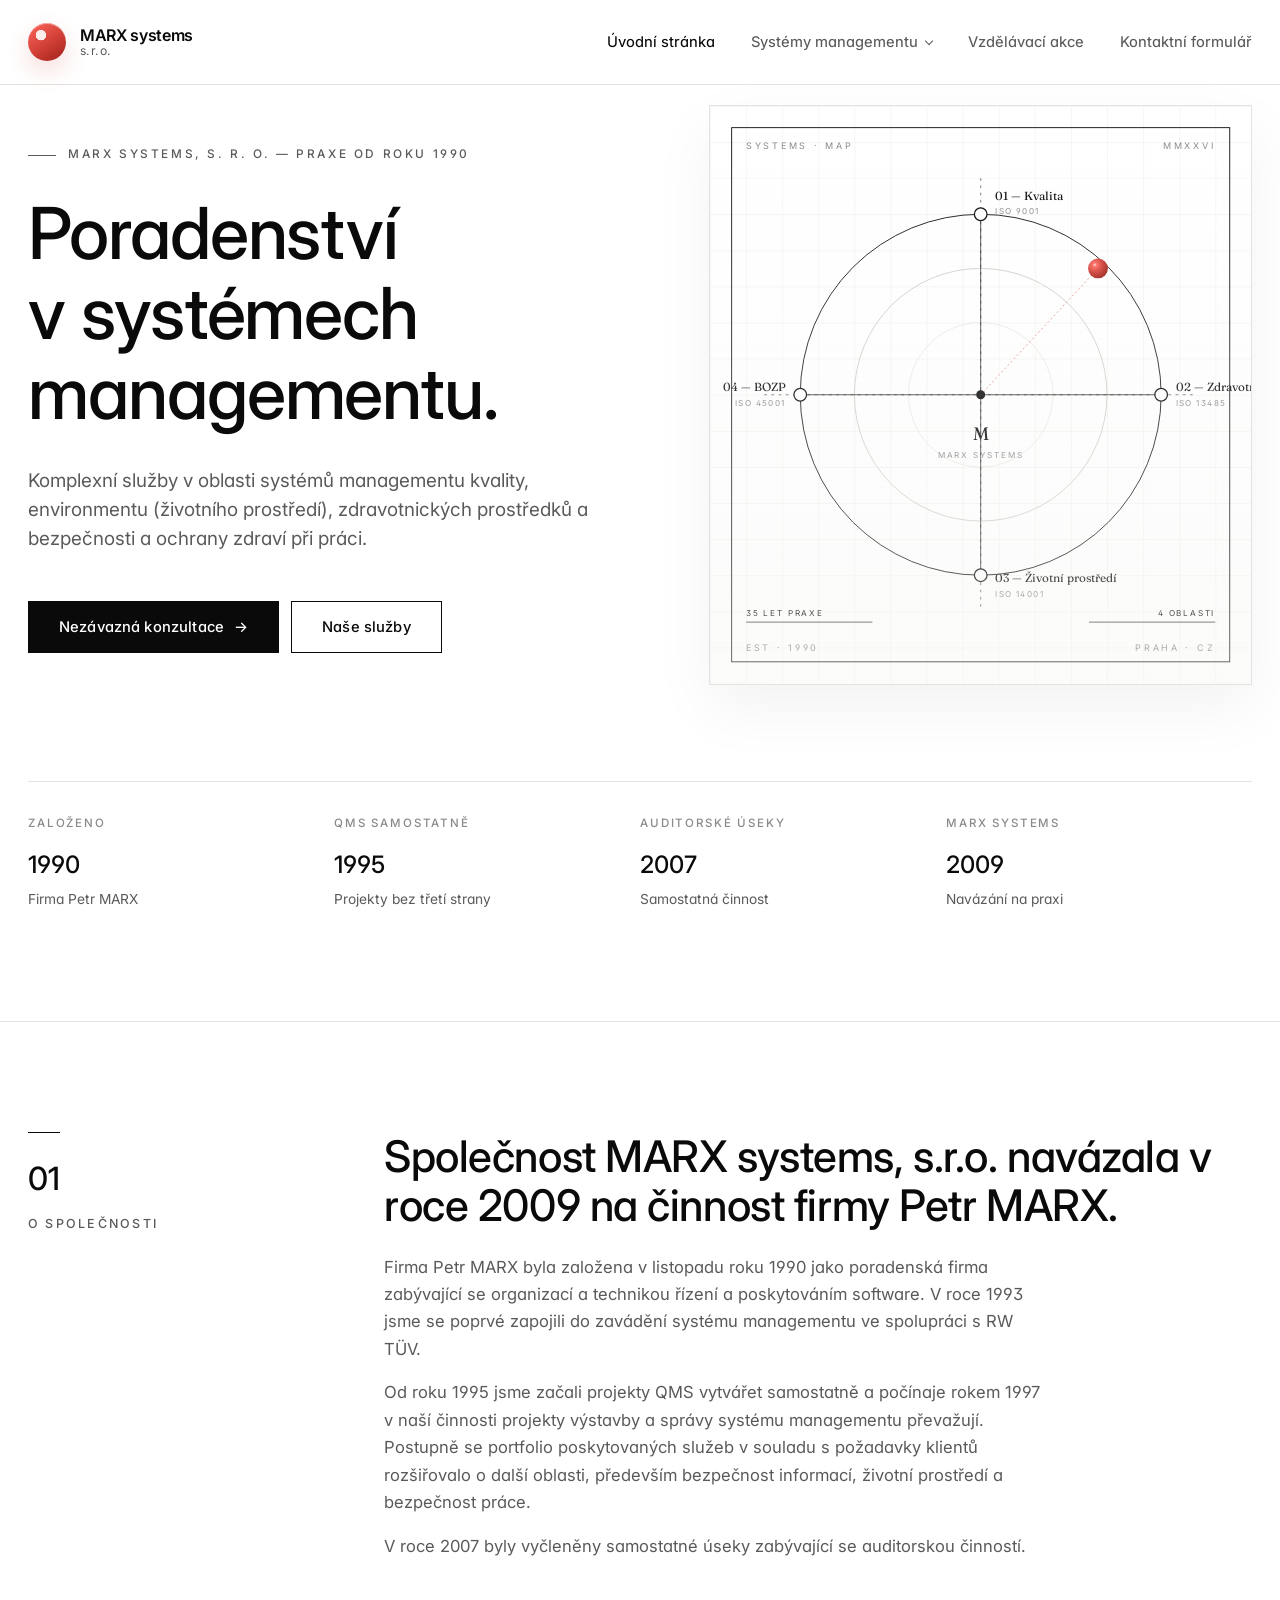
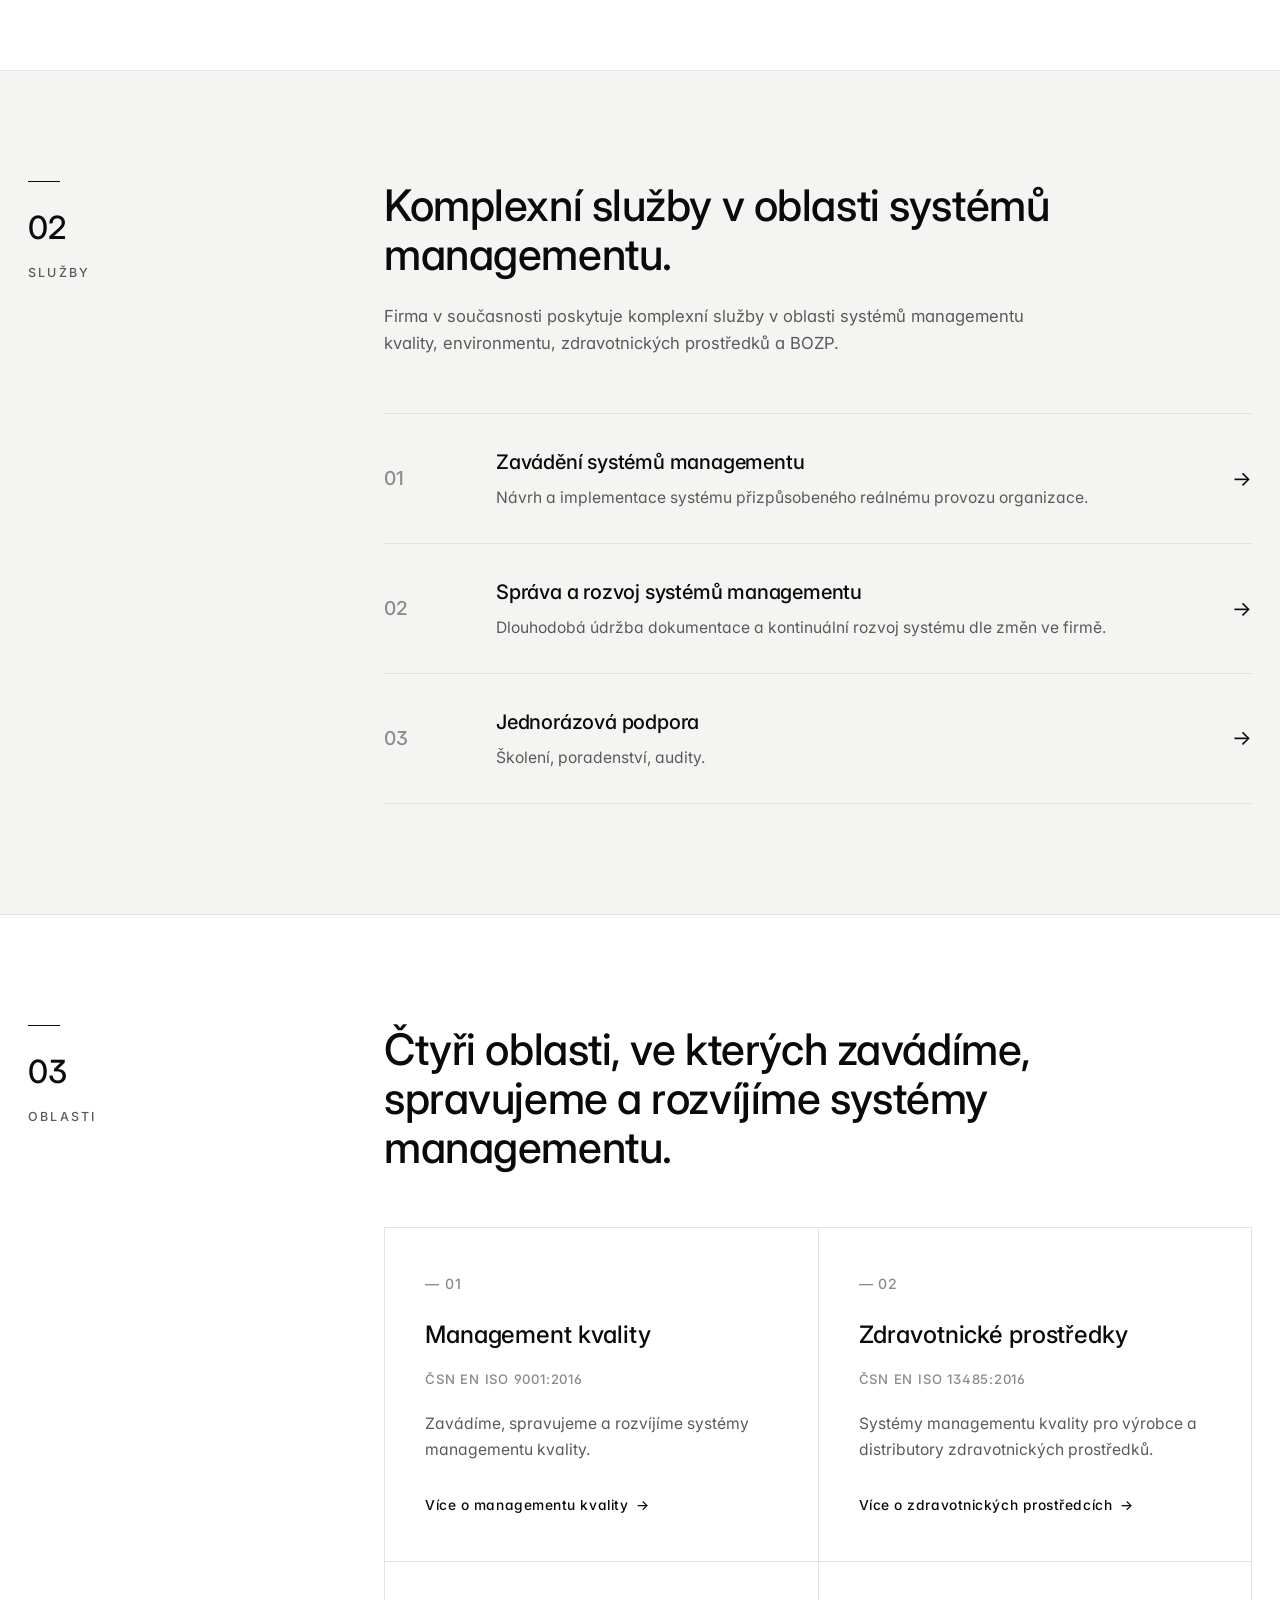
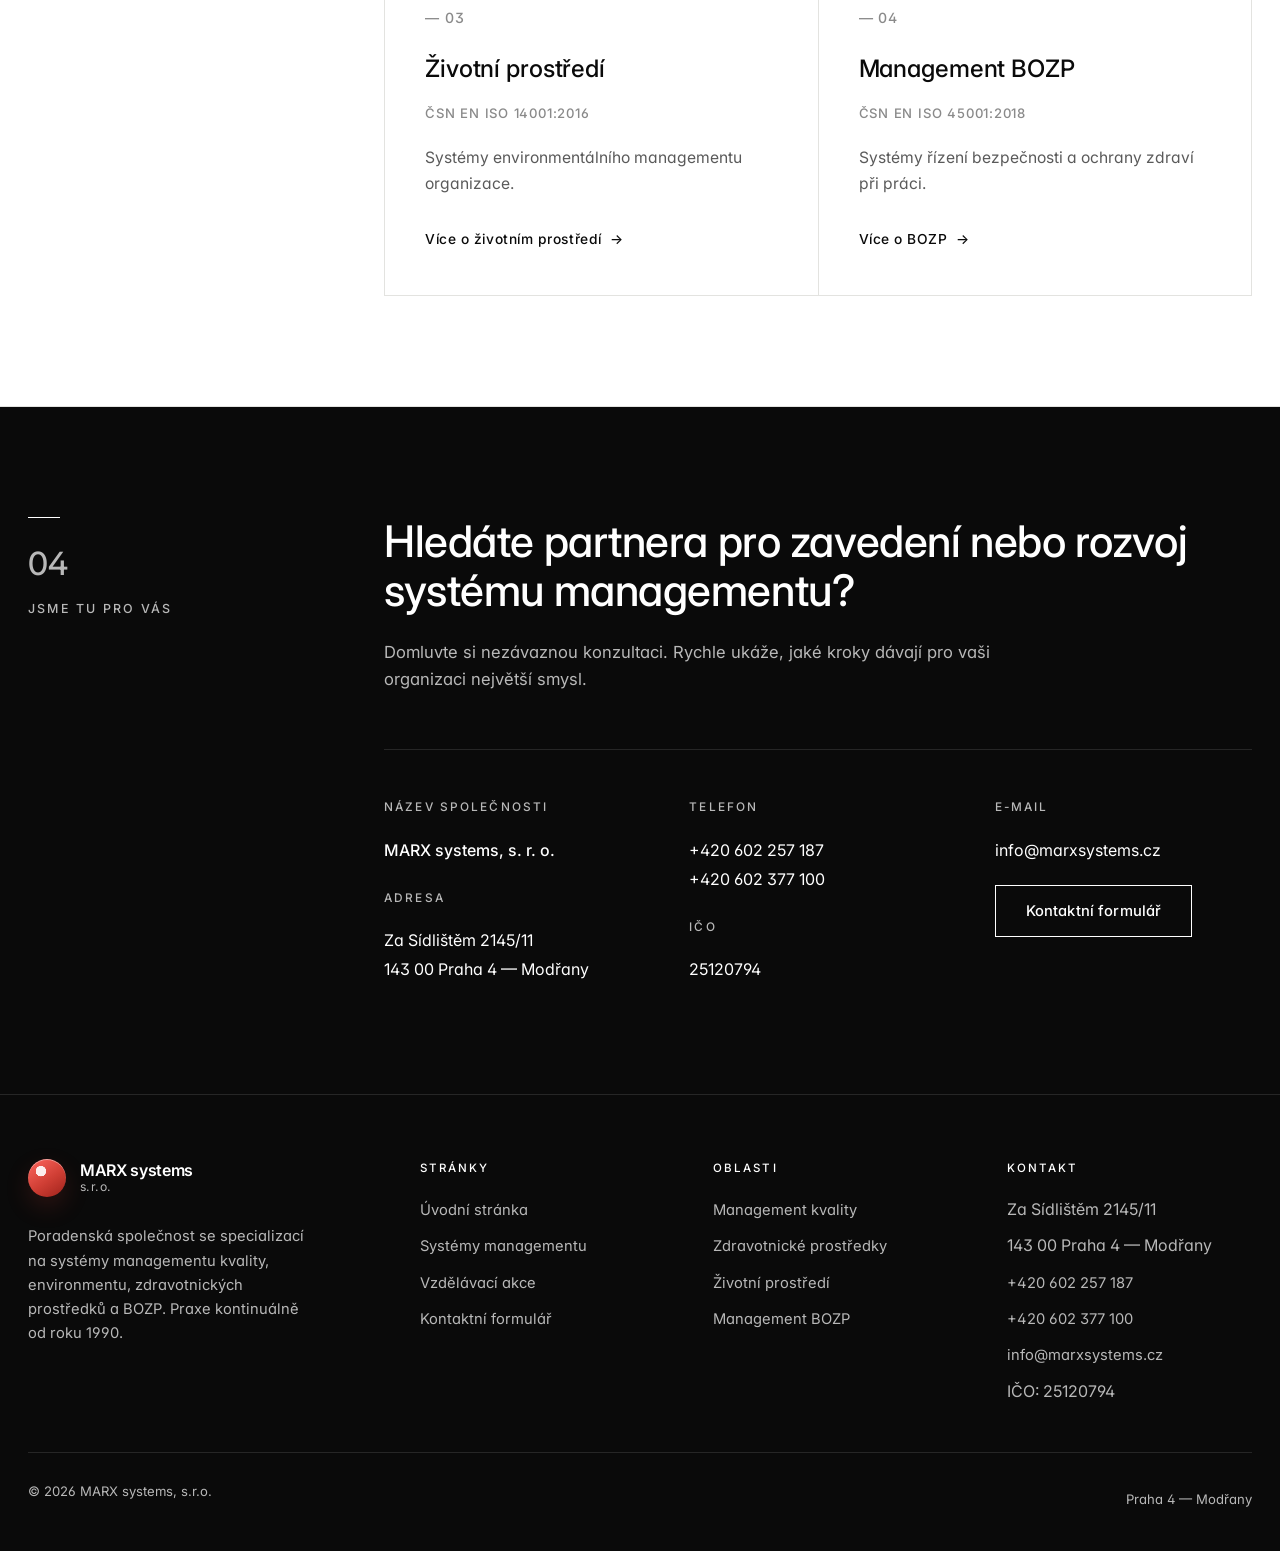
==== index.html @ 4974ef46 "Add files via upload" ====
<!DOCTYPE html>
<html lang="cs">
<head>
  <meta charset="UTF-8" />
  <meta name="viewport" content="width=device-width, initial-scale=1.0" />
  <title>MARX systems, s.r.o. — Poradenská společnost</title>
  <meta name="description" content="MARX systems, s.r.o. — poradenství v oblasti systémů managementu kvality, zdravotnických prostředků, životního prostředí a BOZP. Praxe od roku 1990." />
  <link rel="preconnect" href="https://fonts.googleapis.com" />
  <link rel="preconnect" href="https://fonts.gstatic.com" crossorigin />
  <link href="https://fonts.googleapis.com/css2?family=Fraunces:opsz,wght@9..144,300;9..144,400;9..144,500&family=Inter:wght@400;450;500;600&display=swap" rel="stylesheet" />
  <link rel="stylesheet" href="styles.css" />
</head>
<body>
  <header class="site-header">
    <div class="container header-row">
      <a class="brand" href="index.html" aria-label="MARX systems">
        <span class="brand-mark" aria-hidden="true"></span>
        <span class="brand-text">
          <strong>MARX systems</strong>
          <small>s.r.o.</small>
        </span>
      </a>
      <nav class="site-nav" aria-label="Hlavní navigace">
        <a href="index.html" class="active">Úvodní stránka</a>
        <div class="nav-item">
          <a href="systemy-managementu.html">Systémy managementu</a>
          <div class="nav-dropdown">
            <a href="management-kvality.html">Management kvality</a>
            <a href="zdravotnicke-prostredky.html">Zdravotnické prostředky</a>
            <a href="zivotni-prostredi.html">Životní prostředí</a>
            <a href="management-bozp.html">Management BOZP</a>
          </div>
        </div>
        <a href="vzdelavaci-akce.html">Vzdělávací akce</a>
        <a href="kontakt.html">Kontaktní formulář</a>
      </nav>
    </div>
  </header>

  <main>
    <section class="hero">
      <div class="container">
        <div class="hero-grid">
          <div class="hero-copy">
            <p class="eyebrow">MARX systems, s.&nbsp;r.&nbsp;o. — praxe od roku 1990</p>
            <h1>Poradenství v&nbsp;systémech managementu.</h1>
            <p class="lead">Komplexní služby v oblasti systémů managementu kvality, environmentu (životního prostředí), zdravotnických prostředků a bezpečnosti a ochrany zdraví při práci.</p>
            <div class="hero-actions">
              <a class="button button-primary" href="kontakt.html"><span>Nezávazná konzultace</span><span class="arrow"></span></a>
              <a class="button button-ghost" href="systemy-managementu.html">Naše služby</a>
            </div>
          </div>

          <div class="hero-visual" aria-hidden="true">
            <svg viewBox="0 0 600 640" xmlns="http://www.w3.org/2000/svg" role="img" aria-label="Schéma systémů managementu">
              <defs>
                <pattern id="grid" width="40" height="40" patternUnits="userSpaceOnUse">
                  <path d="M 40 0 L 0 0 0 40" fill="none" stroke="#ececea" stroke-width="1"/>
                </pattern>
                <radialGradient id="redDot" cx="34%" cy="32%" r="70%">
                  <stop offset="0%" stop-color="#ffe0dc"/>
                  <stop offset="14%" stop-color="#ff675f"/>
                  <stop offset="55%" stop-color="#cf3e34"/>
                  <stop offset="100%" stop-color="#9f221b"/>
                </radialGradient>
              </defs>

              <rect x="0" y="0" width="600" height="640" fill="url(#grid)"/>
              <rect x="24" y="24" width="552" height="592" fill="none" stroke="#0a0a0a" stroke-width="1"/>

              <text x="40" y="48" font-family="Inter, sans-serif" font-size="10" letter-spacing="3" fill="#8a8a8a">SYSTEMS · MAP</text>
              <text x="560" y="48" font-family="Inter, sans-serif" font-size="10" letter-spacing="3" fill="#8a8a8a" text-anchor="end">MMXXVI</text>
              <text x="40" y="604" font-family="Inter, sans-serif" font-size="10" letter-spacing="3" fill="#8a8a8a">EST · 1990</text>
              <text x="560" y="604" font-family="Inter, sans-serif" font-size="10" letter-spacing="3" fill="#8a8a8a" text-anchor="end">PRAHA · CZ</text>

              <line x1="300" y1="80" x2="300" y2="560" stroke="#0a0a0a" stroke-width="0.6" stroke-dasharray="3 5"/>
              <line x1="60" y1="320" x2="540" y2="320" stroke="#0a0a0a" stroke-width="0.6" stroke-dasharray="3 5"/>

              <circle cx="300" cy="320" r="200" fill="none" stroke="#0a0a0a" stroke-width="1"/>
              <circle cx="300" cy="320" r="140" fill="none" stroke="#c0c0bc" stroke-width="0.8"/>
              <circle cx="300" cy="320" r="80"  fill="none" stroke="#dcdcd8" stroke-width="0.6"/>

              <line x1="300" y1="320" x2="300" y2="120" stroke="#0a0a0a" stroke-width="0.8"/>
              <line x1="300" y1="320" x2="500" y2="320" stroke="#0a0a0a" stroke-width="0.8"/>
              <line x1="300" y1="320" x2="300" y2="520" stroke="#0a0a0a" stroke-width="0.8"/>
              <line x1="300" y1="320" x2="100" y2="320" stroke="#0a0a0a" stroke-width="0.8"/>

              <circle cx="300" cy="320" r="5" fill="#0a0a0a"/>

              <circle cx="300" cy="120" r="7" fill="#ffffff" stroke="#0a0a0a" stroke-width="1.4"/>
              <circle cx="500" cy="320" r="7" fill="#ffffff" stroke="#0a0a0a" stroke-width="1.4"/>
              <circle cx="300" cy="520" r="7" fill="#ffffff" stroke="#0a0a0a" stroke-width="1.4"/>
              <circle cx="100" cy="320" r="7" fill="#ffffff" stroke="#0a0a0a" stroke-width="1.4"/>

              <circle cx="430" cy="180" r="11" fill="url(#redDot)"/>
              <line x1="430" y1="180" x2="300" y2="320" stroke="#cf3e34" stroke-width="0.6" stroke-dasharray="2 3"/>

              <text x="316" y="104" font-family="Fraunces, serif" font-size="13" fill="#0a0a0a">01 — Kvalita</text>
              <text x="316" y="120" font-family="Inter, sans-serif" font-size="9" letter-spacing="1.6" fill="#8a8a8a">ISO 9001</text>

              <text x="516" y="316" font-family="Fraunces, serif" font-size="13" fill="#0a0a0a">02 — Zdravotnické</text>
              <text x="516" y="332" font-family="Inter, sans-serif" font-size="9" letter-spacing="1.6" fill="#8a8a8a">ISO 13485</text>

              <text x="316" y="528" font-family="Fraunces, serif" font-size="13" fill="#0a0a0a">03 — Životní prostředí</text>
              <text x="316" y="544" font-family="Inter, sans-serif" font-size="9" letter-spacing="1.6" fill="#8a8a8a">ISO 14001</text>

              <text x="84" y="316" font-family="Fraunces, serif" font-size="13" fill="#0a0a0a" text-anchor="end">04 — BOZP</text>
              <text x="84" y="332" font-family="Inter, sans-serif" font-size="9" letter-spacing="1.6" fill="#8a8a8a" text-anchor="end">ISO 45001</text>

              <text x="300" y="332" font-family="Fraunces, serif" font-size="14" fill="#ffffff" text-anchor="middle" font-style="italic" opacity="0">M</text>
              <text x="300" y="370" font-family="Fraunces, serif" font-size="20" fill="#0a0a0a" text-anchor="middle">M</text>
              <text x="300" y="390" font-family="Inter, sans-serif" font-size="9" letter-spacing="2" fill="#8a8a8a" text-anchor="middle">MARX SYSTEMS</text>

              <line x1="40" y1="572" x2="180" y2="572" stroke="#0a0a0a" stroke-width="0.8"/>
              <text x="40" y="565" font-family="Inter, sans-serif" font-size="9" letter-spacing="2" fill="#0a0a0a">35 LET PRAXE</text>

              <line x1="420" y1="572" x2="560" y2="572" stroke="#0a0a0a" stroke-width="0.8"/>
              <text x="560" y="565" font-family="Inter, sans-serif" font-size="9" letter-spacing="2" fill="#0a0a0a" text-anchor="end">4 OBLASTI</text>
            </svg>
          </div>
        </div>

        <div class="hero-meta">
          <div>
            <span class="meta-label">Založeno</span>
            <span class="meta-value">1990</span>
            <span class="meta-sub">Firma Petr MARX</span>
          </div>
          <div>
            <span class="meta-label">QMS samostatně</span>
            <span class="meta-value">1995</span>
            <span class="meta-sub">Projekty bez třetí strany</span>
          </div>
          <div>
            <span class="meta-label">Auditorské úseky</span>
            <span class="meta-value">2007</span>
            <span class="meta-sub">Samostatná činnost</span>
          </div>
          <div>
            <span class="meta-label">MARX systems</span>
            <span class="meta-value">2009</span>
            <span class="meta-sub">Navázání na praxi</span>
          </div>
        </div>
      </div>
    </section>

    <section class="section">
      <div class="container two-col">
        <aside class="col-label">
          <div class="rule"></div>
          <span class="num">01</span>
          <p class="lbl">O společnosti</p>
        </aside>
        <div class="col-body">
          <h2>Společnost MARX systems, s.r.o. navázala v roce 2009 na činnost firmy Petr MARX.</h2>
          <p>Firma Petr MARX byla založena v listopadu roku 1990 jako poradenská firma zabývající se organizací a technikou řízení a poskytováním software. V roce 1993 jsme se poprvé zapojili do zavádění systému managementu ve spolupráci s RW TÜV.</p>
          <p>Od roku 1995 jsme začali projekty QMS vytvářet samostatně a počínaje rokem 1997 v naší činnosti projekty výstavby a správy systému managementu převažují. Postupně se portfolio poskytovaných služeb v souladu s požadavky klientů rozšiřovalo o další oblasti, především bezpečnost informací, životní prostředí a bezpečnost práce.</p>
          <p>V roce 2007 byly vyčleněny samostatné úseky zabývající se auditorskou činností.</p>
        </div>
      </div>
    </section>

    <section class="section bg-alt">
      <div class="container two-col">
        <aside class="col-label">
          <div class="rule"></div>
          <span class="num">02</span>
          <p class="lbl">Služby</p>
        </aside>
        <div class="col-body">
          <h2>Komplexní služby v oblasti systémů managementu.</h2>
          <p>Firma v současnosti poskytuje komplexní služby v oblasti systémů managementu kvality, environmentu, zdravotnických prostředků a BOZP.</p>
          <ol class="services-list">
            <li>
              <span class="num">01</span>
              <div>
                <h3>Zavádění systémů managementu</h3>
                <p>Návrh a implementace systému přizpůsobeného reálnému provozu organizace.</p>
              </div>
              <span class="arrow-cell">→</span>
            </li>
            <li>
              <span class="num">02</span>
              <div>
                <h3>Správa a rozvoj systémů managementu</h3>
                <p>Dlouhodobá údržba dokumentace a kontinuální rozvoj systému dle změn ve firmě.</p>
              </div>
              <span class="arrow-cell">→</span>
            </li>
            <li>
              <span class="num">03</span>
              <div>
                <h3>Jednorázová podpora</h3>
                <p>Školení, poradenství, audity.</p>
              </div>
              <span class="arrow-cell">→</span>
            </li>
          </ol>
        </div>
      </div>
    </section>

    <section class="section">
      <div class="container two-col">
        <aside class="col-label">
          <div class="rule"></div>
          <span class="num">03</span>
          <p class="lbl">Oblasti</p>
        </aside>
        <div class="col-body">
          <h2>Čtyři oblasti, ve kterých zavádíme, spravujeme a rozvíjíme systémy managementu.</h2>
          <div class="areas-grid">
            <article>
              <span class="area-num">— 01</span>
              <h3>Management kvality</h3>
              <p class="iso">ČSN EN ISO 9001:2016</p>
              <p>Zavádíme, spravujeme a rozvíjíme systémy managementu kvality.</p>
              <a class="area-link" href="management-kvality.html">Více o managementu kvality</a>
            </article>
            <article>
              <span class="area-num">— 02</span>
              <h3>Zdravotnické prostředky</h3>
              <p class="iso">ČSN EN ISO 13485:2016</p>
              <p>Systémy managementu kvality pro výrobce a distributory zdravotnických prostředků.</p>
              <a class="area-link" href="zdravotnicke-prostredky.html">Více o zdravotnických prostředcích</a>
            </article>
            <article>
              <span class="area-num">— 03</span>
              <h3>Životní prostředí</h3>
              <p class="iso">ČSN EN ISO 14001:2016</p>
              <p>Systémy environmentálního managementu organizace.</p>
              <a class="area-link" href="zivotni-prostredi.html">Více o životním prostředí</a>
            </article>
            <article>
              <span class="area-num">— 04</span>
              <h3>Management BOZP</h3>
              <p class="iso">ČSN EN ISO 45001:2018</p>
              <p>Systémy řízení bezpečnosti a ochrany zdraví při práci.</p>
              <a class="area-link" href="management-bozp.html">Více o BOZP</a>
            </article>
          </div>
        </div>
      </div>
    </section>

    <section class="section section-dark">
      <div class="container two-col">
        <aside class="col-label">
          <div class="rule"></div>
          <span class="num">04</span>
          <p class="lbl">Jsme tu pro Vás</p>
        </aside>
        <div class="col-body">
          <h2>Hledáte partnera pro zavedení nebo rozvoj systému managementu?</h2>
          <p>Domluvte si nezávaznou konzultaci. Rychle ukáže, jaké kroky dávají pro vaši organizaci největší smysl.</p>
          <div class="contact-grid">
            <div>
              <span class="contact-label">Název společnosti</span>
              <p style="font-weight:500">MARX systems, s.&nbsp;r.&nbsp;o.</p>
              <span class="contact-label" style="margin-top:24px">Adresa</span>
              <p>Za Sídlištěm 2145/11<br />143 00 Praha 4 — Modřany</p>
            </div>
            <div>
              <span class="contact-label">Telefon</span>
              <p>
                <a href="tel:+420602257187">+420 602 257 187</a><br />
                <a href="tel:+420602377100">+420 602 377 100</a>
              </p>
              <span class="contact-label" style="margin-top:24px">IČO</span>
              <p>25120794</p>
            </div>
            <div>
              <span class="contact-label">E-mail</span>
              <p><a href="mailto:info@marxsystems.cz">info@marxsystems.cz</a></p>
              <p style="margin-top:20px"><a class="button button-ghost on-dark" href="kontakt.html">Kontaktní formulář</a></p>
            </div>
          </div>
        </div>
      </div>
    </section>
  </main>

  <footer class="site-footer">
    <div class="container">
      <div class="footer-grid">
        <div class="footer-brand">
          <a class="brand brand-footer" href="index.html" aria-label="MARX systems">
            <span class="brand-mark" aria-hidden="true"></span>
            <span class="brand-text"><strong>MARX systems</strong><small>s.r.o.</small></span>
          </a>
          <p>Poradenská společnost se specializací na systémy managementu kvality, environmentu, zdravotnických prostředků a BOZP. Praxe kontinuálně od roku 1990.</p>
        </div>
        <div class="footer-col">
          <h5>Stránky</h5>
          <ul>
            <li><a href="index.html">Úvodní stránka</a></li>
            <li><a href="systemy-managementu.html">Systémy managementu</a></li>
            <li><a href="vzdelavaci-akce.html">Vzdělávací akce</a></li>
            <li><a href="kontakt.html">Kontaktní formulář</a></li>
          </ul>
        </div>
        <div class="footer-col">
          <h5>Oblasti</h5>
          <ul>
            <li><a href="management-kvality.html">Management kvality</a></li>
            <li><a href="zdravotnicke-prostredky.html">Zdravotnické prostředky</a></li>
            <li><a href="zivotni-prostredi.html">Životní prostředí</a></li>
            <li><a href="management-bozp.html">Management BOZP</a></li>
          </ul>
        </div>
        <div class="footer-col">
          <h5>Kontakt</h5>
          <ul>
            <li>Za Sídlištěm 2145/11</li>
            <li>143 00 Praha 4 — Modřany</li>
            <li><a href="tel:+420602257187">+420 602 257 187</a></li>
            <li><a href="tel:+420602377100">+420 602 377 100</a></li>
            <li><a href="mailto:info@marxsystems.cz">info@marxsystems.cz</a></li>
            <li>IČO: 25120794</li>
          </ul>
        </div>
      </div>
      <div class="footer-base">
        <p>© 2026 MARX systems, s.r.o.</p>
        <p>Praha 4 — Modřany</p>
      </div>
    </div>
  </footer>
</body>
</html>
---- styles.css ----
:root {
  --bg: #ffffff;
  --bg-alt: #f4f4f2;
  --bg-dark: #0a0a0a;
  --text: #0a0a0a;
  --text-inverse: #ffffff;
  --muted: #5a5a5a;
  --muted-2: #8a8a8a;
  --muted-light: #b8b8b8;
  --line: #e3e3e0;
  --line-strong: #c8c8c4;
  --line-dark: #262626;
  --container: 1280px;
  --container-narrow: 920px;
}

*, *::before, *::after { box-sizing: border-box; }

html { scroll-behavior: smooth; }

body {
  margin: 0;
  min-width: 320px;
  font-family: "Inter", -apple-system, BlinkMacSystemFont, sans-serif;
  font-weight: 400;
  color: var(--text);
  background: var(--bg);
  line-height: 1.65;
  -webkit-font-smoothing: antialiased;
  -moz-osx-font-smoothing: grayscale;
  font-feature-settings: "ss01", "cv11";
}

a { color: inherit; text-decoration: none; }
img { display: block; max-width: 100%; }

.container {
  width: min(calc(100% - 56px), var(--container));
  margin: 0 auto;
}

.container-narrow {
  width: min(calc(100% - 56px), var(--container-narrow));
  margin: 0 auto;
}

/* ---------- HEADER ---------- */
.site-header {
  position: sticky;
  top: 0;
  z-index: 50;
  background: rgba(255, 255, 255, 0.88);
  backdrop-filter: blur(20px);
  -webkit-backdrop-filter: blur(20px);
  border-bottom: 1px solid var(--line);
}

.header-row {
  display: flex;
  align-items: center;
  justify-content: space-between;
  gap: 24px;
  padding: 22px 0;
}

.brand {
  display: inline-flex;
  align-items: center;
  gap: 14px;
}

.brand-mark {
  width: 38px;
  height: 38px;
  border-radius: 50%;
  background:
    radial-gradient(circle at 34% 32%, rgba(255, 255, 255, 0.9) 0 14%, transparent 15%),
    linear-gradient(145deg, #ff675f 0%, #cf3e34 55%, #9f221b 100%);
  box-shadow:
    inset 0 1px 0 rgba(255, 255, 255, 0.46),
    0 10px 24px rgba(207, 62, 52, 0.18);
  flex-shrink: 0;
}

.brand-text {
  display: flex;
  flex-direction: column;
  line-height: 1.1;
}

.brand-text strong {
  font-size: 1rem;
  font-weight: 600;
  letter-spacing: -0.02em;
  color: var(--text);
}

.brand-text small {
  color: var(--muted);
  font-size: 0.76rem;
  letter-spacing: 0.04em;
}

/* Nav */
.site-nav {
  display: flex;
  align-items: center;
  gap: 36px;
  color: var(--muted);
  font-size: 0.92rem;
  font-weight: 450;
}

.site-nav > a,
.site-nav > .nav-item > a {
  transition: color 160ms ease;
  padding: 8px 0;
  display: inline-block;
}

.site-nav a:hover,
.site-nav a:focus-visible,
.site-nav a.active {
  color: var(--text);
}

.nav-item {
  position: relative;
}

.nav-item > a::after {
  content: "";
  display: inline-block;
  margin-left: 8px;
  width: 6px;
  height: 6px;
  border-right: 1.4px solid currentColor;
  border-bottom: 1.4px solid currentColor;
  transform: translateY(-3px) rotate(45deg);
  transition: transform 200ms ease;
}

.nav-item:hover > a::after,
.nav-item:focus-within > a::after {
  transform: translateY(0) rotate(225deg);
}

.nav-dropdown {
  position: absolute;
  top: 100%;
  left: -20px;
  min-width: 280px;
  background: var(--bg);
  border: 1px solid var(--line);
  padding: 12px 0;
  opacity: 0;
  visibility: hidden;
  transform: translateY(-6px);
  transition: opacity 180ms ease, transform 180ms ease, visibility 180ms;
  box-shadow: 0 24px 48px rgba(0, 0, 0, 0.08);
}

.nav-item:hover .nav-dropdown,
.nav-item:focus-within .nav-dropdown {
  opacity: 1;
  visibility: visible;
  transform: translateY(0);
}

.nav-dropdown a {
  display: block;
  padding: 12px 24px;
  font-size: 0.92rem;
  color: var(--muted);
  transition: background-color 140ms ease, color 140ms ease;
}

.nav-dropdown a:hover {
  background: var(--bg-alt);
  color: var(--text);
}

/* ---------- TYPOGRAPHY ---------- */
.display, h1, h2 {
  font-family: "Inter", -apple-system, BlinkMacSystemFont, sans-serif;
  font-weight: 500;
  letter-spacing: -0.01em;
  line-height: 1.12;
  margin: 0;
}

h1 {
  font-size: clamp(2.4rem, 5.6vw, 4.8rem);
  letter-spacing: -0.015em;
}

h2 {
  font-size: clamp(1.8rem, 3.4vw, 2.8rem);
  margin-bottom: 24px;
}

h3 {
  font-family: "Inter", sans-serif;
  font-size: 1.05rem;
  font-weight: 600;
  letter-spacing: 0;
  margin: 0 0 10px;
}

h4 {
  font-family: "Inter", sans-serif;
  font-weight: 500;
  font-size: 1.5rem;
  letter-spacing: -0.005em;
  margin: 0 0 12px;
}

.eyebrow {
  display: inline-flex;
  align-items: center;
  gap: 12px;
  margin: 0 0 28px;
  color: var(--muted);
  font-size: 0.74rem;
  font-weight: 500;
  letter-spacing: 0.22em;
  text-transform: uppercase;
}

.eyebrow::before {
  content: "";
  width: 28px;
  height: 1px;
  background: var(--muted);
}

.eyebrow.no-rule::before { display: none; }

.lead {
  max-width: 60ch;
  margin: 32px 0 0;
  font-size: 1.18rem;
  color: var(--muted);
  font-weight: 400;
  line-height: 1.55;
}

p { margin: 0 0 16px; }
p:last-child { margin-bottom: 0; }

/* ---------- BUTTONS ---------- */
.button {
  display: inline-flex;
  align-items: center;
  justify-content: center;
  gap: 10px;
  min-height: 52px;
  padding: 0 30px;
  border: 1px solid transparent;
  font-family: inherit;
  font-size: 0.92rem;
  font-weight: 500;
  letter-spacing: 0.01em;
  cursor: pointer;
  transition: background-color 200ms ease, color 200ms ease, border-color 200ms ease;
}

.button-primary {
  background: var(--text);
  color: var(--text-inverse);
}
.button-primary:hover { background: #2a2a2a; }

.button-ghost {
  background: transparent;
  color: var(--text);
  border-color: var(--text);
}
.button-ghost:hover {
  background: var(--text);
  color: var(--text-inverse);
}

.button-ghost.on-dark {
  color: var(--text-inverse);
  border-color: var(--text-inverse);
}
.button-ghost.on-dark:hover {
  background: var(--text-inverse);
  color: var(--text);
}

.button .arrow::after {
  content: "→";
  display: inline-block;
  transition: transform 200ms ease;
}
.button:hover .arrow::after { transform: translateX(4px); }

/* ---------- HERO ---------- */
.hero {
  padding: 20px 0 110px;
  border-bottom: 1px solid var(--line);
  position: relative;
}

.hero-grid {
  display: grid;
  grid-template-columns: minmax(0, 1.05fr) minmax(0, 0.95fr);
  gap: 80px;
  align-items: center;
}

.hero-copy { max-width: 100%; }

.hero h1 {
  max-width: 16ch;
}

.hero-visual {
  position: relative;
  border: 1px solid var(--line);
  background: var(--bg);
  padding: 0;
  overflow: hidden;
  box-shadow: 0 24px 60px rgba(10, 10, 10, 0.05);
}

.hero-visual::before {
  content: "";
  position: absolute;
  inset: 0;
  pointer-events: none;
  background: linear-gradient(180deg, rgba(244,244,242,0) 0%, rgba(244,244,242,0.35) 100%);
  z-index: 1;
}

.hero-visual svg {
  display: block;
  width: 100%;
  height: auto;
  position: relative;
  z-index: 0;
}

.hero-actions {
  display: flex;
  flex-wrap: wrap;
  gap: 12px;
  margin-top: 48px;
}

.hero-meta {
  display: grid;
  grid-template-columns: repeat(4, 1fr);
  gap: 0;
  margin-top: 96px;
  padding-top: 32px;
  border-top: 1px solid var(--line);
}

.hero-meta > div {
  padding-right: 24px;
}

.hero-meta .meta-label {
  display: block;
  font-size: 0.72rem;
  font-weight: 500;
  letter-spacing: 0.16em;
  text-transform: uppercase;
  color: var(--muted-2);
  margin-bottom: 12px;
}

.hero-meta .meta-value {
  font-family: "Inter", sans-serif;
  font-weight: 500;
  font-size: 1.5rem;
  letter-spacing: -0.005em;
}

.hero-meta .meta-sub {
  display: block;
  font-family: "Inter", sans-serif;
  font-size: 0.86rem;
  color: var(--muted);
  margin-top: 4px;
}

/* Page hero — for subpages */
.page-hero {
  padding: 96px 0 64px;
  border-bottom: 1px solid var(--line);
  background: var(--bg);
}

.page-hero .breadcrumb {
  display: flex;
  gap: 8px;
  font-size: 0.84rem;
  color: var(--muted-2);
  margin-bottom: 32px;
}

.page-hero .breadcrumb a:hover { color: var(--text); }
.page-hero .breadcrumb span { color: var(--text); }

.page-hero h1 {
  font-size: clamp(2.4rem, 5vw, 4.4rem);
  max-width: 22ch;
}

.page-hero .standard {
  display: inline-block;
  margin-top: 28px;
  padding: 8px 14px;
  border: 1px solid var(--line-strong);
  font-size: 0.84rem;
  font-weight: 500;
  letter-spacing: 0.04em;
  color: var(--text);
  background: var(--bg-alt);
}

/* ---------- SECTIONS ---------- */
.section {
  padding: 110px 0;
  border-bottom: 1px solid var(--line);
}

.section.tight { padding: 80px 0; }
.section.bg-alt { background: var(--bg-alt); }

.two-col {
  display: grid;
  grid-template-columns: 260px 1fr;
  gap: 96px;
  align-items: start;
}

.col-label {
  position: sticky;
  top: 110px;
  display: flex;
  flex-direction: column;
  gap: 8px;
}

.col-label .num {
  font-family: "Inter", sans-serif;
  font-weight: 500;
  font-size: 2rem;
  letter-spacing: -0.01em;
  color: var(--text);
}

.col-label .lbl {
  font-size: 0.78rem;
  font-weight: 500;
  letter-spacing: 0.18em;
  text-transform: uppercase;
  color: var(--muted);
  margin: 0;
}

.col-label .rule {
  width: 32px;
  height: 1px;
  background: var(--text);
  margin-bottom: 12px;
}

.col-body p {
  font-size: 1.04rem;
  color: var(--muted);
  max-width: 66ch;
}

.col-body p strong { color: var(--text); font-weight: 500; }

/* ---------- HOMEPAGE — Services strip ---------- */
.services-list {
  list-style: none;
  margin: 56px 0 0;
  padding: 0;
}

.services-list li {
  display: grid;
  grid-template-columns: 80px 1fr auto;
  gap: 32px;
  align-items: center;
  padding: 32px 0;
  border-top: 1px solid var(--line);
  transition: padding 240ms ease;
}

.services-list li:last-child { border-bottom: 1px solid var(--line); }

.services-list li:hover { padding-left: 12px; }

.services-list .num {
  font-family: "Inter", sans-serif;
  font-weight: 500;
  font-size: 1.2rem;
  color: var(--muted-2);
}

.services-list h3 {
  margin: 0 0 6px;
  font-size: 1.25rem;
  font-weight: 500;
  letter-spacing: -0.01em;
}

.services-list p {
  margin: 0;
  color: var(--muted);
  font-size: 0.98rem;
}

.services-list .arrow-cell {
  font-family: "Inter", sans-serif;
  font-size: 1.3rem;
  color: var(--text);
}

/* ---------- AREAS GRID (homepage) ---------- */
.areas-grid {
  display: grid;
  grid-template-columns: repeat(2, 1fr);
  gap: 1px;
  margin-top: 56px;
  background: var(--line);
  border: 1px solid var(--line);
}

.areas-grid article {
  background: var(--bg);
  padding: 44px 40px;
  transition: background-color 220ms ease;
  display: flex;
  flex-direction: column;
  gap: 12px;
}

.areas-grid article:hover { background: var(--bg-alt); }

.areas-grid .area-num {
  font-family: "Inter", sans-serif;
  font-size: 0.88rem;
  font-weight: 500;
  color: var(--muted-2);
  letter-spacing: 0.06em;
  margin-bottom: 8px;
}

.areas-grid h3 {
  font-family: "Inter", sans-serif;
  font-weight: 500;
  font-size: 1.5rem;
  letter-spacing: -0.005em;
  margin: 0;
}

.areas-grid .iso {
  font-family: "Inter", sans-serif;
  font-size: 0.82rem;
  font-weight: 500;
  color: var(--muted-2);
  letter-spacing: 0.06em;
  margin: 2px 0 0;
}

.areas-grid p {
  margin: 8px 0 0;
  color: var(--muted);
  font-size: 0.98rem;
}

.areas-grid .area-link {
  margin-top: auto;
  padding-top: 20px;
  font-size: 0.86rem;
  font-weight: 500;
  letter-spacing: 0.04em;
  color: var(--text);
  display: inline-flex;
  align-items: center;
  gap: 8px;
}

.areas-grid .area-link::after {
  content: "→";
  transition: transform 200ms ease;
}

.areas-grid article:hover .area-link::after { transform: translateX(4px); }

/* ---------- BENEFITS LIST (subpages) ---------- */
.benefits {
  margin: 56px 0 0;
  list-style: none;
  padding: 0;
  display: grid;
  grid-template-columns: 1fr;
  gap: 0;
}

.benefits li {
  display: grid;
  grid-template-columns: 60px 1fr;
  gap: 32px;
  padding: 24px 0;
  border-top: 1px solid var(--line);
  align-items: baseline;
}

.benefits li:last-child { border-bottom: 1px solid var(--line); }

.benefits .b-num {
  font-family: "Inter", sans-serif;
  font-weight: 500;
  font-size: 0.92rem;
  color: var(--muted-2);
  padding-top: 2px;
}

.benefits p {
  margin: 0;
  font-size: 1.02rem;
  color: var(--text);
  line-height: 1.55;
}

/* Pull quote */
.pull-quote {
  margin: 80px 0 0;
  padding: 48px 0;
  border-top: 1px solid var(--line);
  border-bottom: 1px solid var(--line);
}

.pull-quote p {
  font-family: "Inter", sans-serif;
  font-weight: 400;
  font-size: clamp(1.5rem, 2.4vw, 2.2rem);
  line-height: 1.3;
  letter-spacing: -0.01em;
  margin: 0;
  max-width: 32ch;
  color: var(--text);
}

/* Related sub-areas */
.related {
  display: grid;
  grid-template-columns: repeat(3, 1fr);
  gap: 24px;
  margin-top: 48px;
}

.related a {
  display: block;
  padding: 28px 24px;
  border: 1px solid var(--line);
  transition: border-color 200ms ease, transform 200ms ease;
}

.related a:hover {
  border-color: var(--text);
}

.related .r-iso {
  font-size: 0.78rem;
  font-weight: 500;
  letter-spacing: 0.12em;
  color: var(--muted-2);
  text-transform: uppercase;
}

.related h4 {
  font-size: 1.2rem;
  margin: 8px 0 12px;
}

.related p {
  font-size: 0.92rem;
  color: var(--muted);
  margin: 0;
}

.related .r-arrow {
  display: inline-block;
  margin-top: 18px;
  font-size: 0.86rem;
  font-weight: 500;
  letter-spacing: 0.04em;
}

.related .r-arrow::after {
  content: " →";
  transition: transform 200ms ease;
  display: inline-block;
}

/* ---------- COURSES (vzdelavaci) ---------- */
.courses {
  margin-top: 48px;
  display: grid;
  grid-template-columns: 1fr;
  gap: 0;
}

.courses .course {
  display: grid;
  grid-template-columns: 100px 1fr;
  gap: 40px;
  padding: 40px 0;
  border-top: 1px solid var(--line);
  align-items: start;
}

.courses .course:last-child { border-bottom: 1px solid var(--line); }

.courses .c-num {
  font-family: "Inter", sans-serif;
  font-weight: 500;
  font-size: 2.2rem;
  letter-spacing: -0.01em;
  color: var(--text);
  line-height: 1;
}

.courses h3 {
  font-family: "Inter", sans-serif;
  font-weight: 500;
  font-size: 1.4rem;
  margin: 0 0 12px;
  letter-spacing: -0.005em;
}

.courses p {
  color: var(--muted);
  font-size: 1.02rem;
  max-width: 66ch;
}

/* ---------- CONTACT (dark) ---------- */
.section-dark {
  background: var(--bg-dark);
  color: var(--text-inverse);
  border-bottom: none;
}

.section-dark h1,
.section-dark h2,
.section-dark h3,
.section-dark h4 {
  color: var(--text-inverse);
}

.section-dark p {
  color: var(--muted-light);
}

.section-dark .col-label .num,
.section-dark .col-label .lbl {
  color: var(--muted-light);
}

.section-dark .col-label .rule { background: var(--text-inverse); }

.section-dark .eyebrow { color: var(--muted-light); }
.section-dark .eyebrow::before { background: var(--muted-light); }

.contact-grid {
  display: grid;
  grid-template-columns: repeat(3, 1fr);
  gap: 48px;
  margin-top: 56px;
  padding-top: 48px;
  border-top: 1px solid var(--line-dark);
}

.contact-label {
  display: block;
  font-size: 0.74rem;
  font-weight: 500;
  letter-spacing: 0.18em;
  text-transform: uppercase;
  color: var(--muted-light);
  margin-bottom: 18px;
}

.contact-grid p {
  margin: 0;
  color: var(--text-inverse);
  font-size: 1rem;
  line-height: 1.8;
}

.contact-grid a {
  border-bottom: 1px solid transparent;
  transition: border-color 160ms ease;
}
.contact-grid a:hover { border-bottom-color: var(--text-inverse); }

/* ---------- FORM ---------- */
.form-card {
  display: grid;
  grid-template-columns: 1fr;
  gap: 20px;
  margin-top: 48px;
}

.form-row {
  display: grid;
  grid-template-columns: 1fr 1fr;
  gap: 20px;
}

.form-field {
  display: flex;
  flex-direction: column;
  gap: 8px;
}

.form-field label {
  font-size: 0.78rem;
  font-weight: 500;
  letter-spacing: 0.14em;
  text-transform: uppercase;
  color: var(--muted);
}

.form-field input,
.form-field textarea {
  background: transparent;
  border: 0;
  border-bottom: 1px solid var(--line-strong);
  padding: 12px 0;
  font-family: inherit;
  font-size: 1rem;
  color: var(--text);
  outline: none;
  transition: border-color 200ms ease;
}

.form-field input:focus,
.form-field textarea:focus {
  border-bottom-color: var(--text);
}

.form-field textarea {
  resize: vertical;
  min-height: 140px;
}

.form-actions {
  display: flex;
  justify-content: flex-start;
  margin-top: 12px;
}

/* ---------- FOOTER ---------- */
.site-footer {
  background: var(--bg-dark);
  color: var(--muted-light);
  padding: 64px 0 32px;
  border-top: 1px solid var(--line-dark);
}

.footer-grid {
  display: grid;
  grid-template-columns: 1.4fr 1fr 1fr 1fr;
  gap: 48px;
  padding-bottom: 48px;
  border-bottom: 1px solid var(--line-dark);
}

.footer-brand p {
  margin: 20px 0 0;
  color: var(--muted-light);
  font-size: 0.92rem;
  max-width: 32ch;
}

.brand-footer .brand-text strong { color: var(--text-inverse); }
.brand-footer .brand-text small { color: var(--muted-light); }

.footer-col h5 {
  font-size: 0.72rem;
  font-weight: 500;
  letter-spacing: 0.18em;
  text-transform: uppercase;
  color: var(--text-inverse);
  margin: 0 0 18px;
}

.footer-col ul {
  list-style: none;
  margin: 0;
  padding: 0;
  display: grid;
  gap: 10px;
}

.footer-col a {
  font-size: 0.92rem;
  color: var(--muted-light);
  transition: color 160ms ease;
}

.footer-col a:hover { color: var(--text-inverse); }

.footer-base {
  display: flex;
  justify-content: space-between;
  align-items: center;
  padding-top: 28px;
  font-size: 0.82rem;
  color: var(--muted-light);
  flex-wrap: wrap;
  gap: 12px;
}

/* ---------- RESPONSIVE ---------- */
@media (max-width: 1080px) {
  .hero-grid {
    grid-template-columns: 1fr;
    gap: 56px;
  }
  .hero-visual { max-width: 560px; margin: 0 auto; width: 100%; }

  .two-col {
    grid-template-columns: 1fr;
    gap: 32px;
  }
  .col-label {
    position: static;
    flex-direction: row;
    align-items: center;
    gap: 20px;
  }
  .col-label .rule { display: none; }
  .col-label .num { font-size: 1.6rem; }

  .hero-meta { grid-template-columns: repeat(2, 1fr); gap: 32px; }

  .footer-grid {
    grid-template-columns: 1fr 1fr;
    gap: 40px;
  }
}

@media (max-width: 820px) {
  .site-nav { display: none; }
  .areas-grid { grid-template-columns: 1fr; }
  .related { grid-template-columns: 1fr; }
  .contact-grid { grid-template-columns: 1fr; gap: 32px; }
  .form-row { grid-template-columns: 1fr; }

  .hero { padding: 80px 0 60px; }
  .section { padding: 64px 0; }
  .page-hero { padding: 64px 0 48px; }

  .services-list li {
    grid-template-columns: 50px 1fr;
  }
  .services-list .arrow-cell { display: none; }

  .courses .course {
    grid-template-columns: 1fr;
    gap: 8px;
  }
}

@media (max-width: 560px) {
  .hero-meta { grid-template-columns: 1fr; gap: 24px; }
  .footer-grid { grid-template-columns: 1fr; }
  .footer-base { flex-direction: column; align-items: flex-start; }
  .button { width: 100%; }
  .hero-actions { flex-direction: column; align-items: stretch; }
  .benefits li { grid-template-columns: 40px 1fr; gap: 16px; }
}

/* Skip nav for accessibility */
.sr-only {
  position: absolute;
  width: 1px; height: 1px;
  padding: 0; margin: -1px;
  overflow: hidden; clip: rect(0,0,0,0);
  white-space: nowrap; border: 0;
}
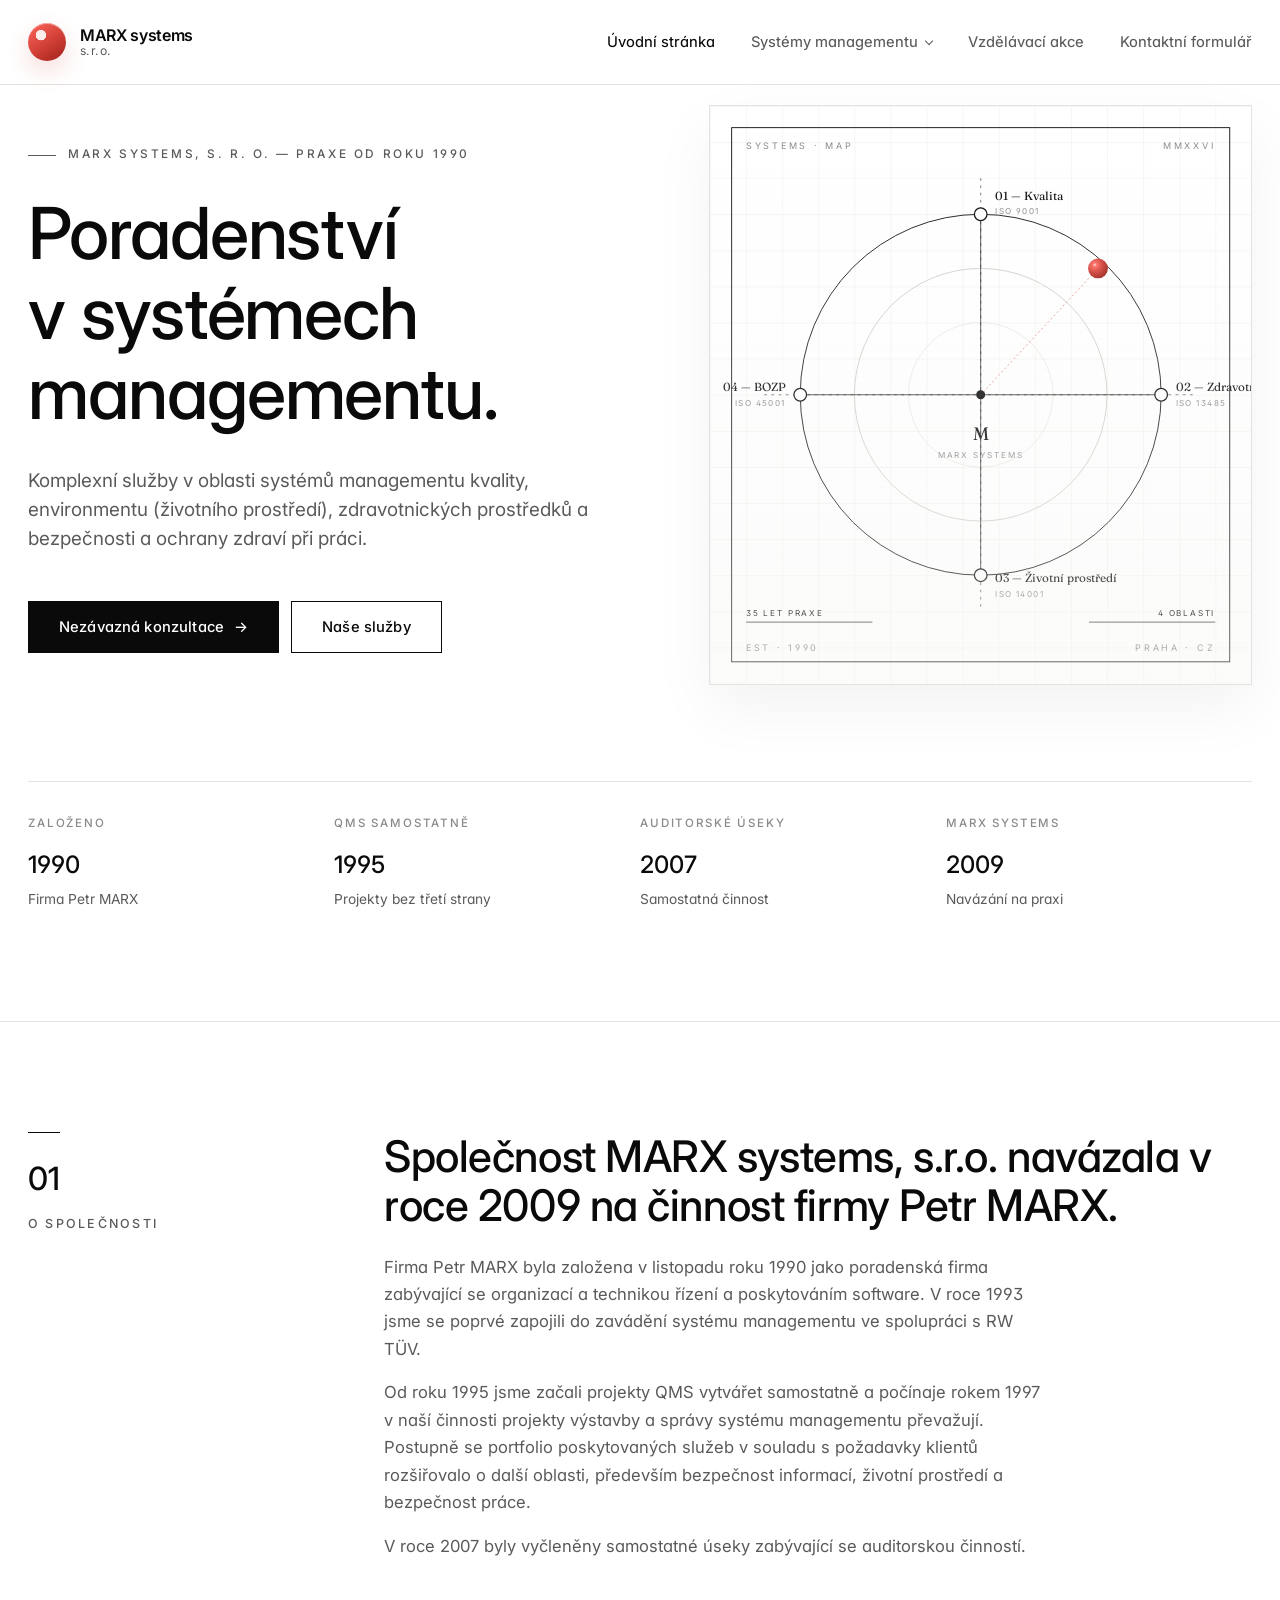
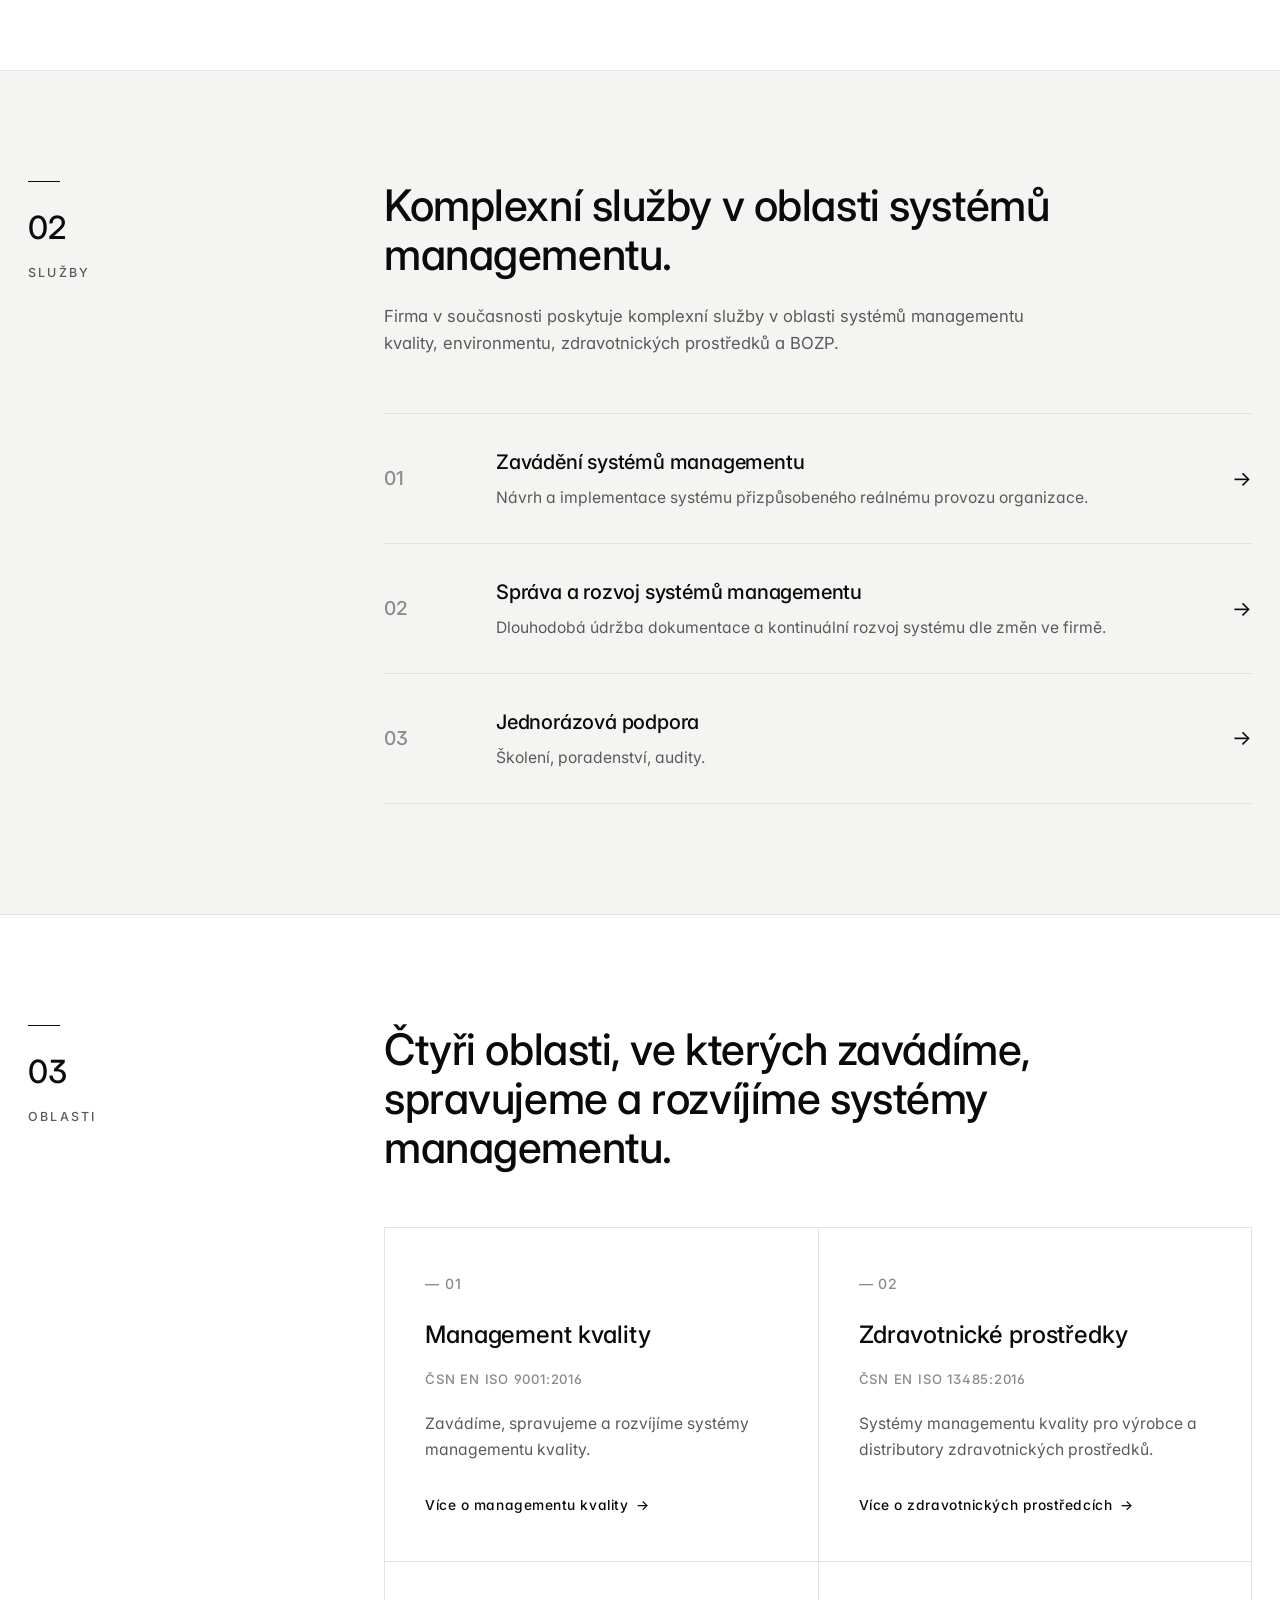
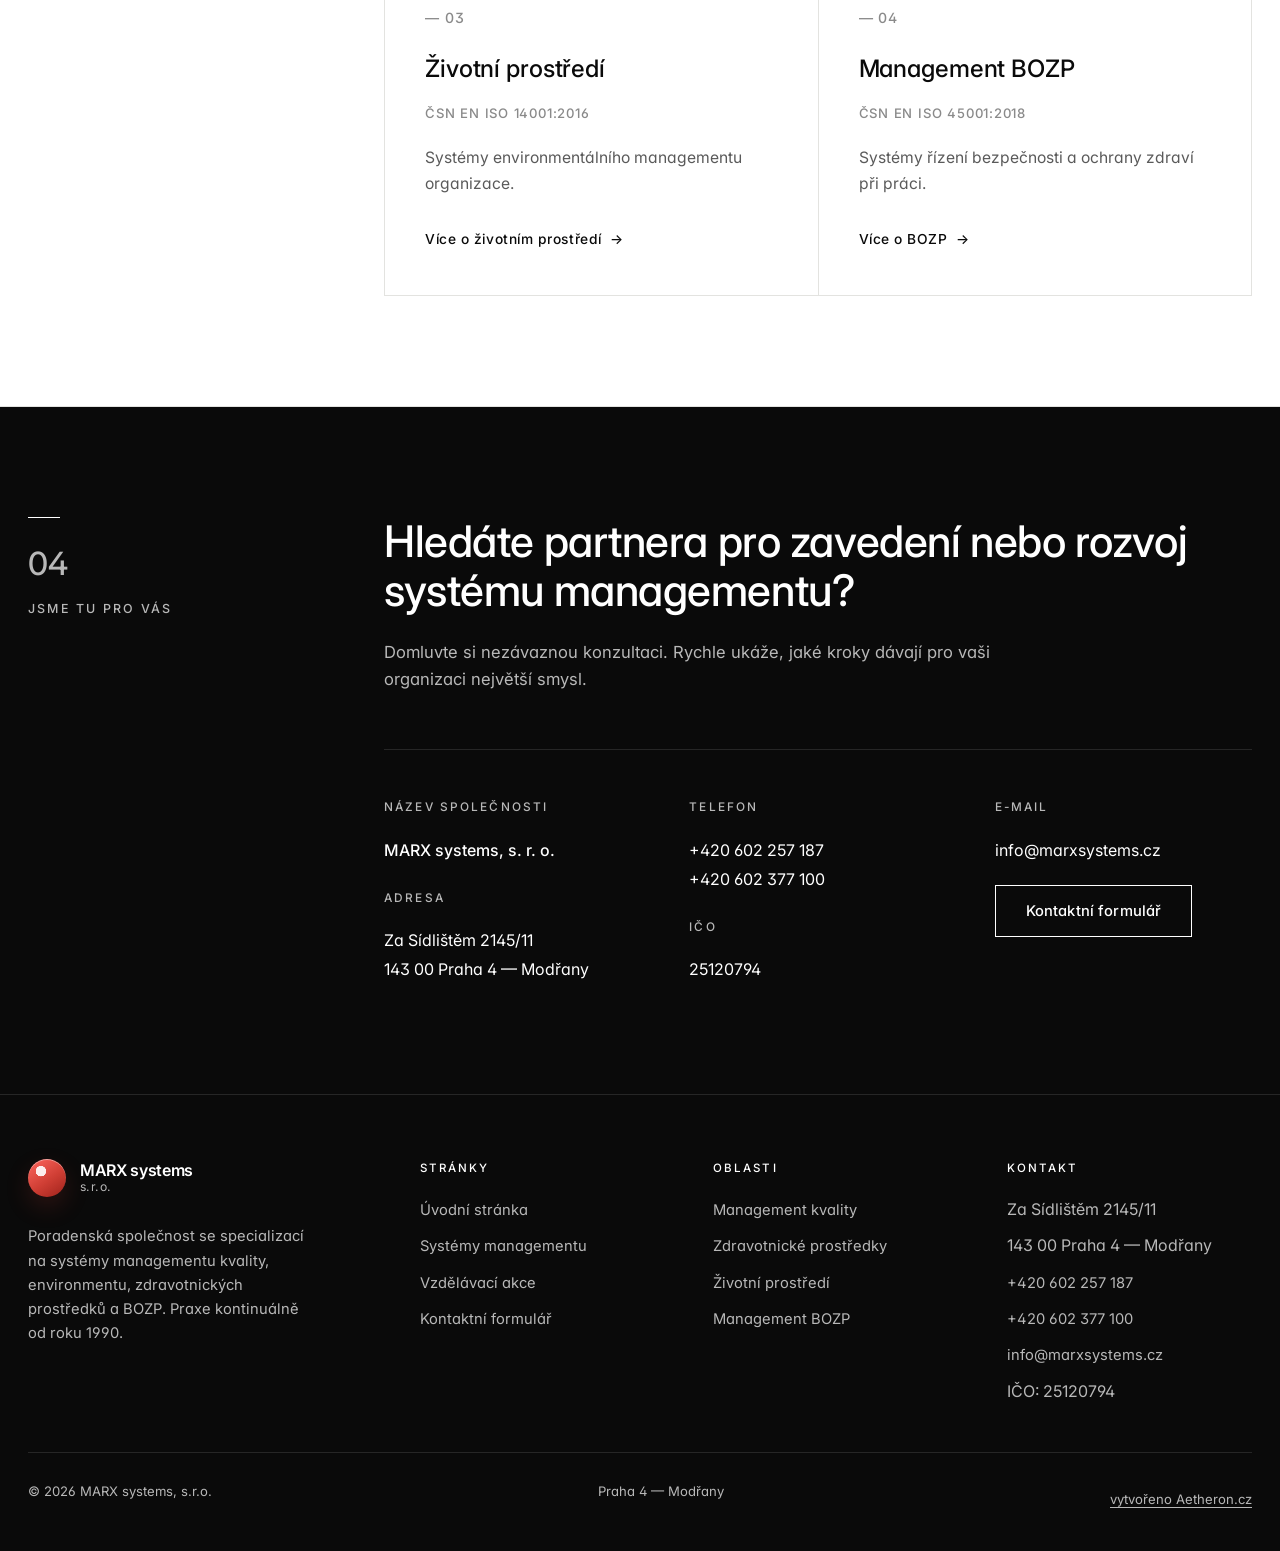
==== commit c9aa4a09: "Add files via upload" ====
--- a/index.html
+++ b/index.html
@@ -323,7 +323,7 @@
       </div>
       <div class="footer-base">
         <p>© 2026 MARX systems, s.r.o.</p>
-        <p>Praha 4 — Modřany</p>
+        <p>Praha 4 — Modřany</p><p><a class="footer-credit" href="https://aetheron.cz">vytvořeno Aetheron.cz</a></p>
       </div>
     </div>
   </footer>
--- a/styles.css
+++ b/styles.css
@@ -994,3 +994,14 @@
   overflow: hidden; clip: rect(0,0,0,0);
   white-space: nowrap; border: 0;
 }
+
+/* Website credit */
+.footer-credit {
+  color: inherit;
+  text-decoration: underline;
+  text-underline-offset: 3px;
+}
+.footer-credit:hover,
+.footer-credit:focus-visible {
+  text-decoration-thickness: 2px;
+}
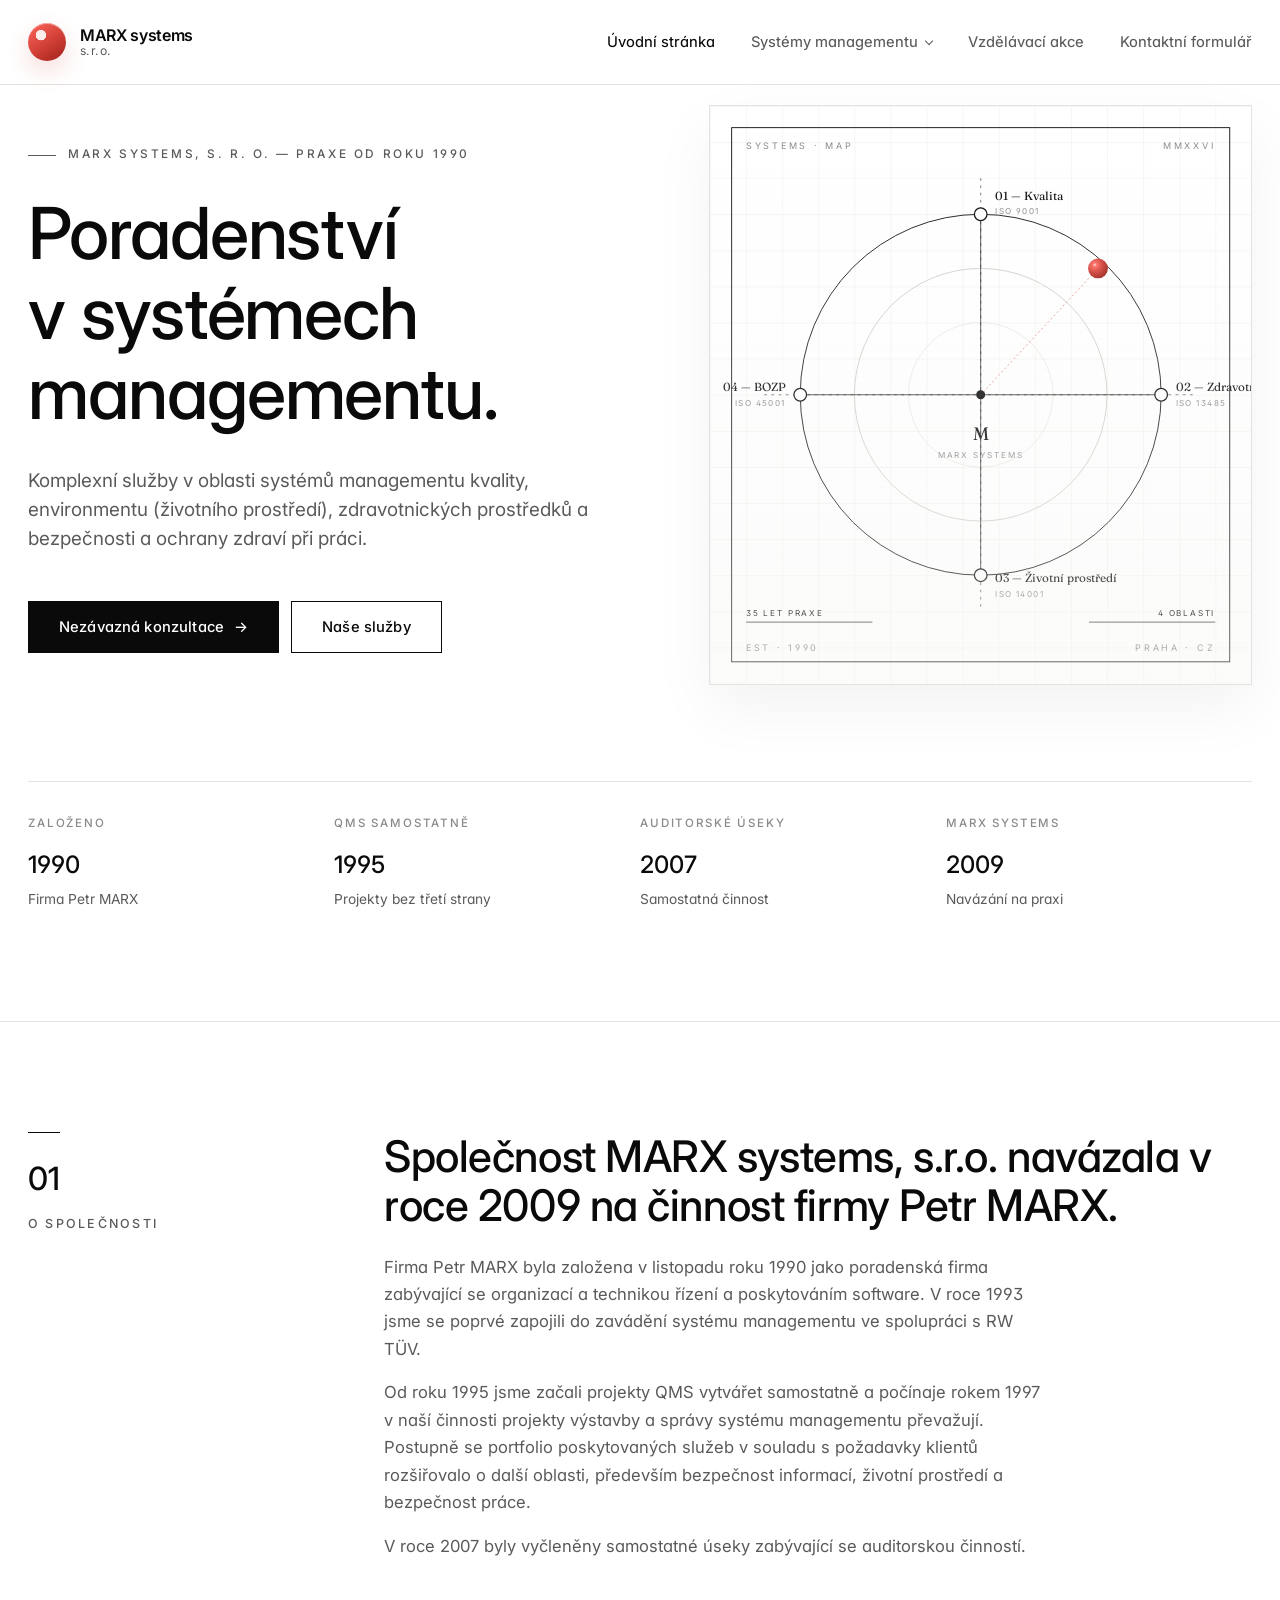
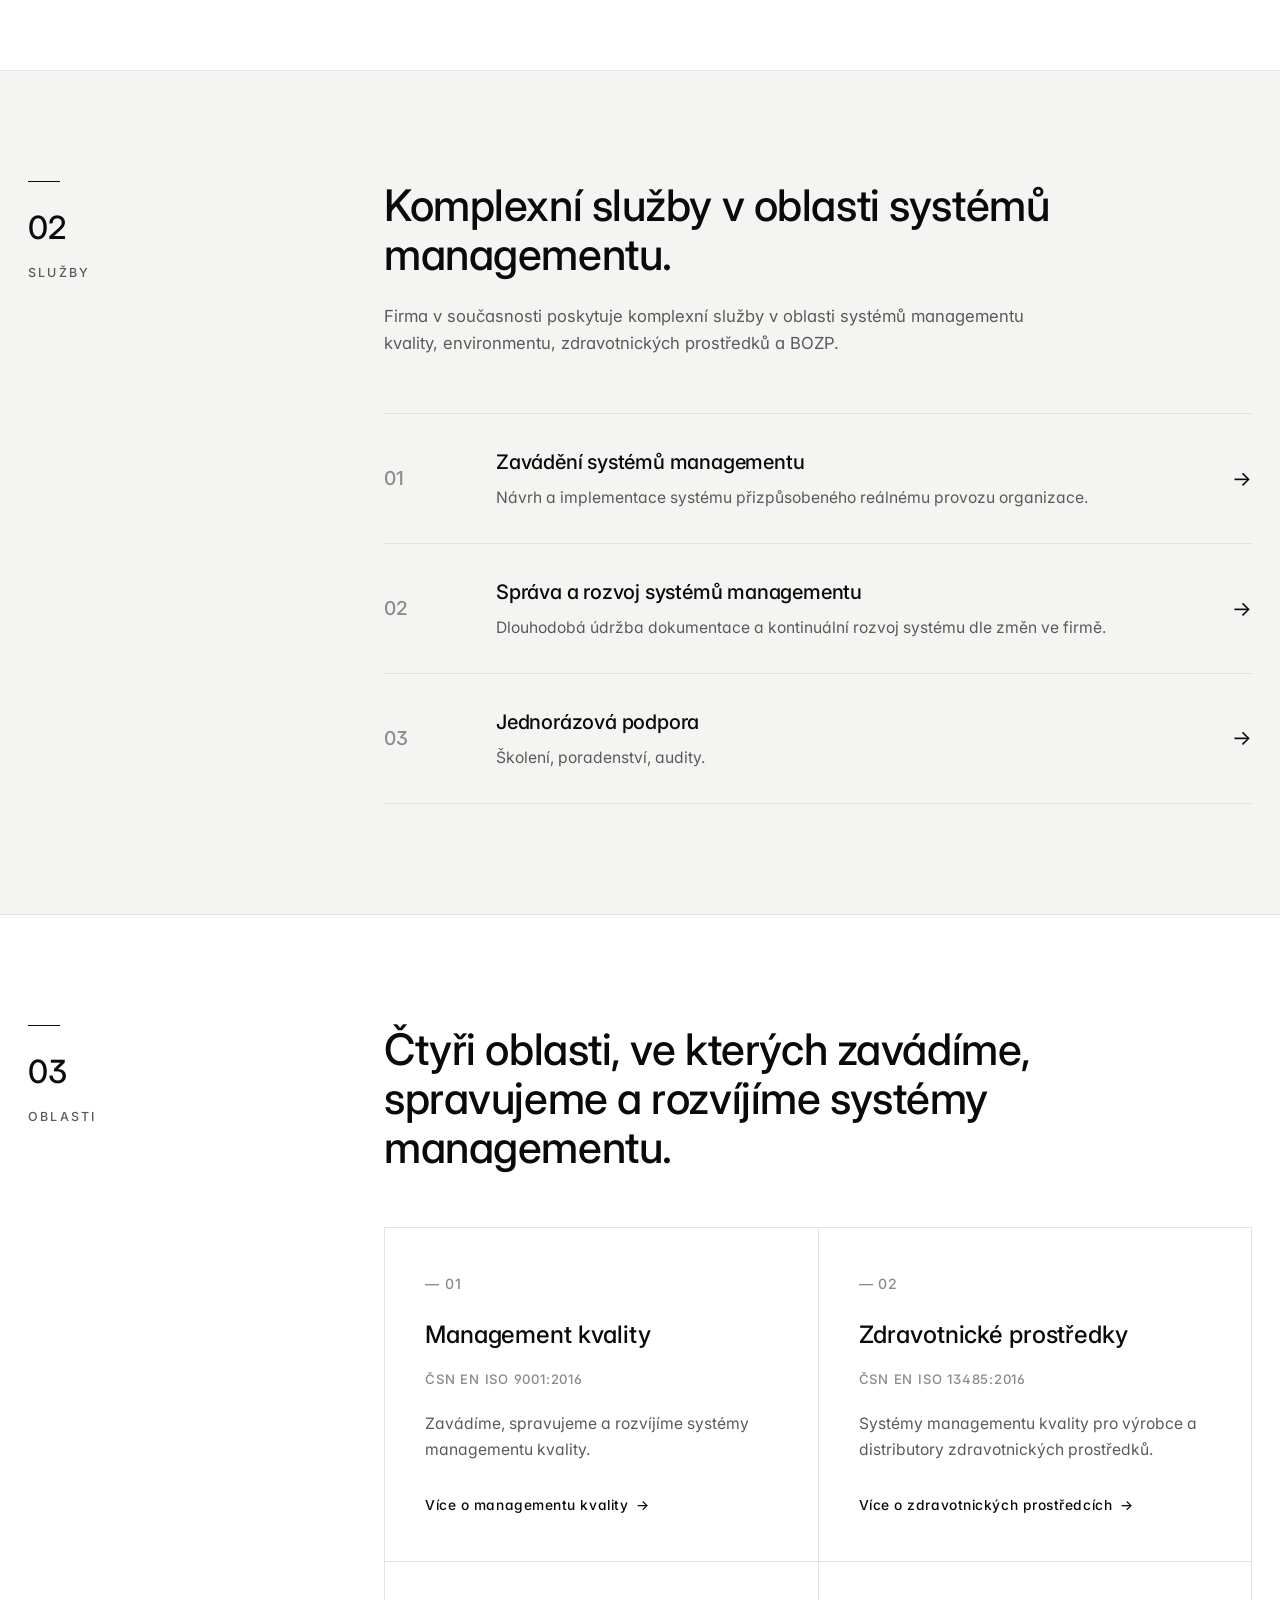
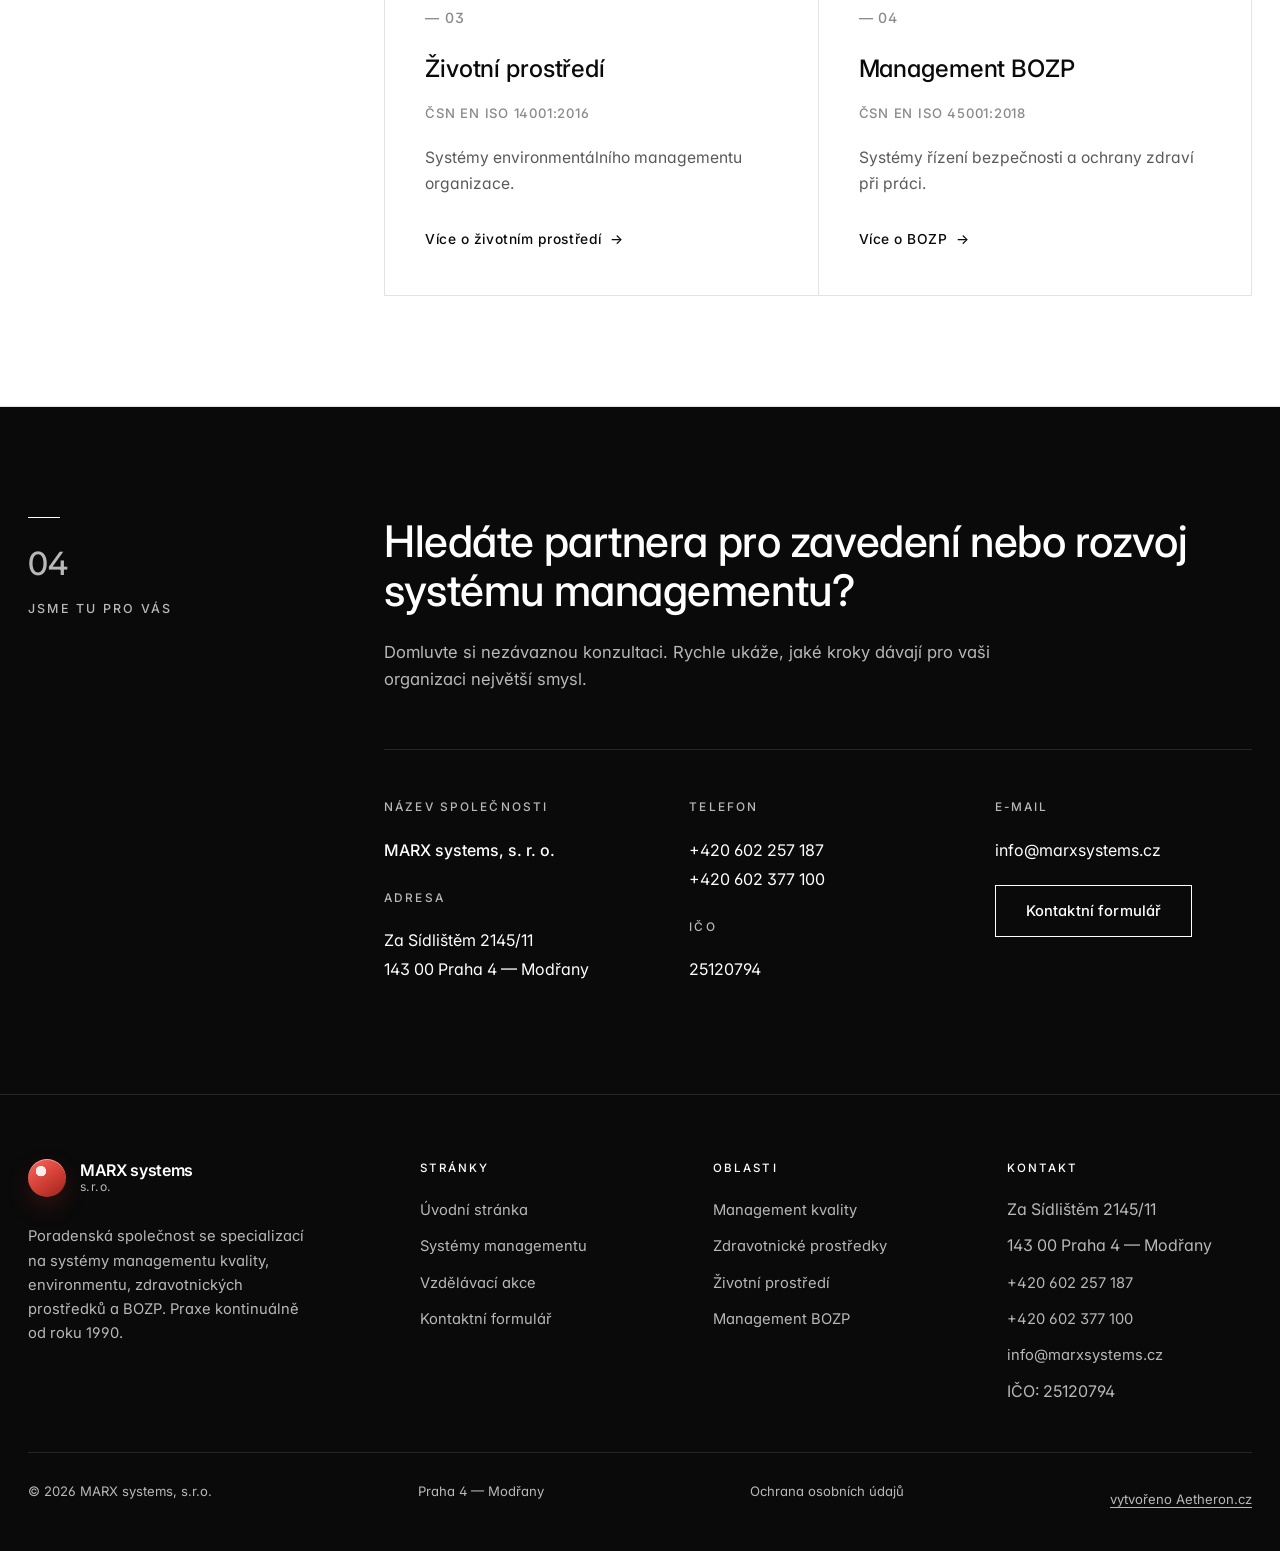
==== commit c2c84782: "Add files via upload" ====
--- a/index.html
+++ b/index.html
@@ -323,7 +323,7 @@
       </div>
       <div class="footer-base">
         <p>© 2026 MARX systems, s.r.o.</p>
-        <p>Praha 4 — Modřany</p><p><a class="footer-credit" href="https://aetheron.cz">vytvořeno Aetheron.cz</a></p>
+        <p>Praha 4 — Modřany</p><p><a href="ochrana-osobnich-udaju.html">Ochrana osobních údajů</a></p><p><a class="footer-credit" href="https://aetheron.cz">vytvořeno Aetheron.cz</a></p>
       </div>
     </div>
   </footer>
--- a/styles.css
+++ b/styles.css
@@ -1005,3 +1005,17 @@
 .footer-credit:focus-visible {
   text-decoration-thickness: 2px;
 }
+
+/* Privacy policy and form notice */
+.privacy-page { max-width: 860px; margin: 0 auto; padding: 96px 24px; }
+.privacy-kicker { font-size: 12px; letter-spacing: .12em; text-transform: uppercase; margin-bottom: 16px; }
+.privacy-page h1 { font-size: clamp(30px, 5vw, 52px); line-height: 1.15; letter-spacing: -.03em; margin-bottom: 24px; }
+.privacy-lead { font-size: 19px; line-height: 1.7; }
+.privacy-date { font-size: 13px; margin-top: 20px; color: #666; }
+.privacy-page section { margin-top: 40px; }
+.privacy-page h2 { font-size: 23px; line-height: 1.35; margin-bottom: 16px; }
+.privacy-page section p { font-size: 16px; line-height: 1.8; margin-top: 14px; }
+.privacy-page a, .privacy-note a { text-decoration: underline; text-underline-offset: 3px; }
+.privacy-note { font-size: 13px; line-height: 1.7; margin: 16px 0; color: #5a5a5a; }
+.footer-base a:hover, .footer-base a:focus-visible { text-decoration: underline; text-underline-offset: 3px; }
+@media (max-width: 600px) { .privacy-page { padding: 56px 20px; } }
